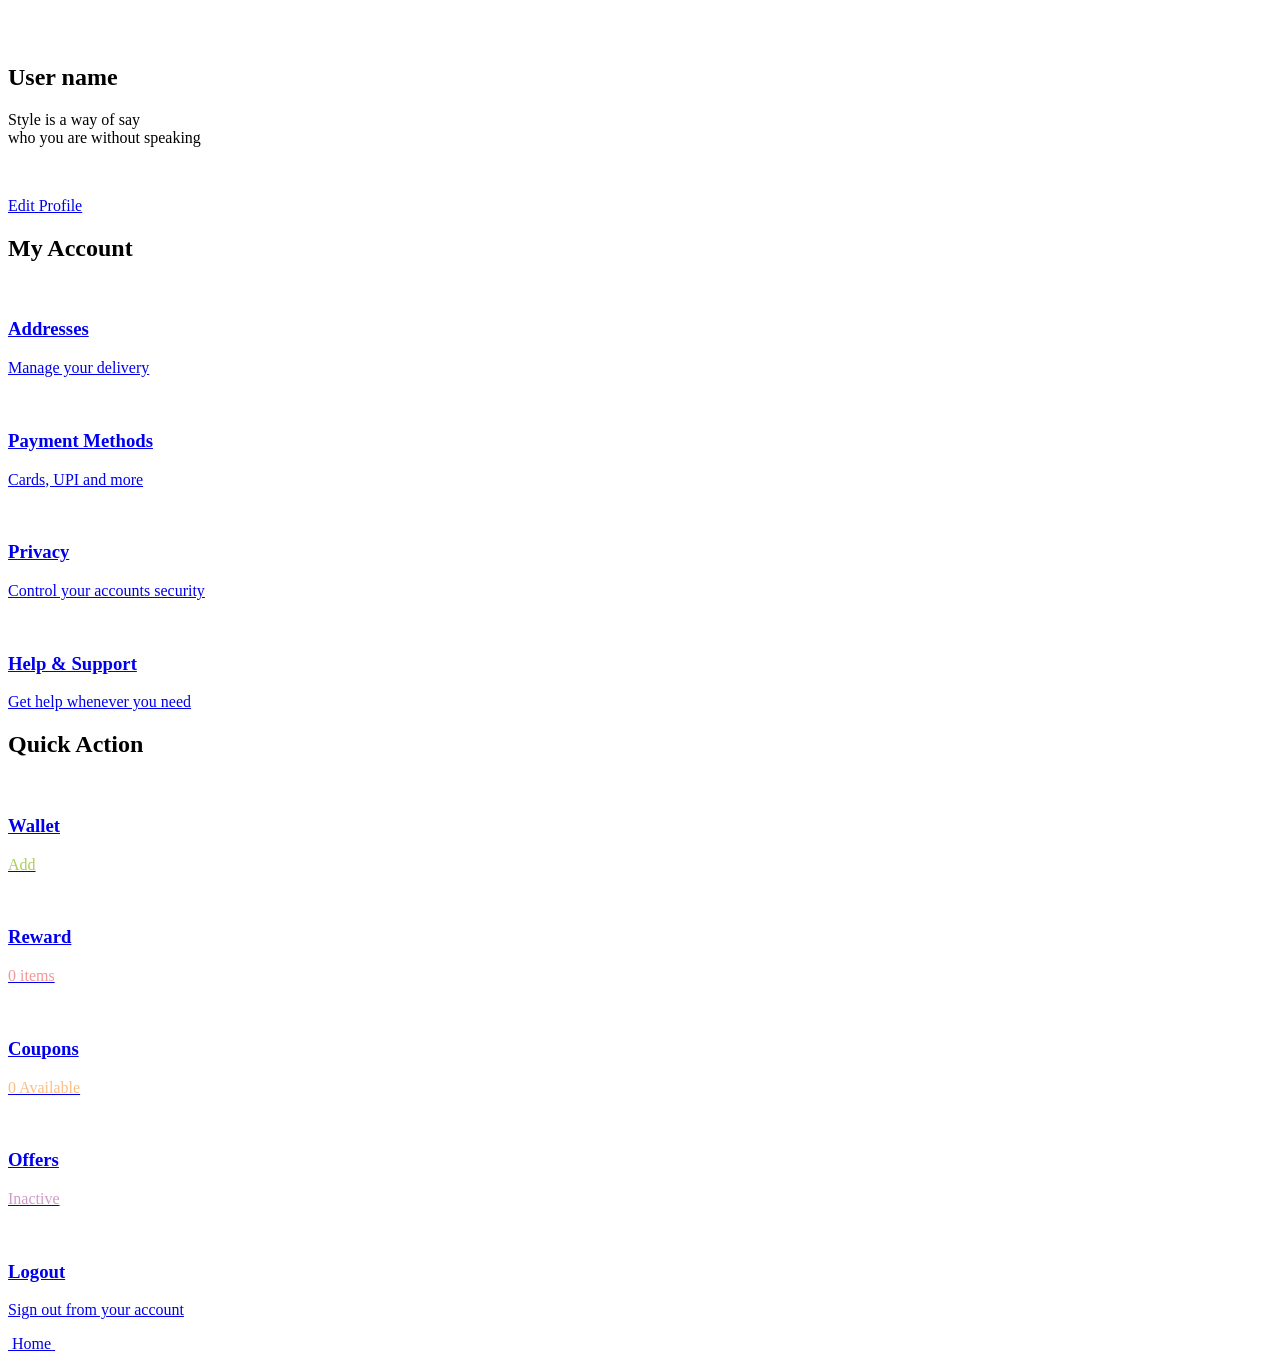
==== profile.html @ d37e82db "Launch-1" ====
<!doctype html>
<html lang="en">
  <head>
    <meta charset="UTF-8" />
    <meta name="viewport" content="width=device-width, initial-scale=1.0" />
    <link rel="icon" type="image/png" href="images/juji.png" />
    <link rel="stylesheet" href="/css/profile.css" />
    <title>Manage Your Account</title>
  </head>
  <body>
    <main class="main">
      <a href="profile.html" class="notification">
        <img src="images/bell-regular-full.svg" alt="" />
        <span></span>
      </a>
      <div class="profile">
        <img src="images/avatar.png" alt="" />

        <section>
          <h1>User name</h1>
          <p>
            Style is a way of say <br />
            who you are without speaking
          </p>
          <a href="profile.html"
            ><img src="images/pen-to-square-regular-full.svg" alt="" />
            <p>Edit Profile</p></a
          >
        </section>
      </div>

      <div class="flex">
        <div class="setting">
          <h2>My Account</h2>
          <section>
            <img src="images/location-dot-solid-full.svg" alt="" />
            <a href="profile.html">
              <h3>Addresses</h3>
              <p>Manage your delivery</p>
            </a>
          </section>
          <section>
            <img src="images/credit-card-regular-full.svg" alt="" />
            <a href="profile.html">
              <h3>Payment Methods</h3>
              <p>Cards, UPI and more</p>
            </a>
          </section>
          <section>
            <img src="images/shield-halved-solid-full.svg" alt="" />
            <a href="profile.html">
              <h3>Privacy</h3>
              <p>Control your accounts security</p>
            </a>
          </section>
          <section>
            <img src="images/headset-solid-full.svg" alt="" />
            <a href="profile.html">
              <h3>Help & Support</h3>
              <p>Get help whenever you need</p>
            </a>
          </section>
        </div>

        <div class="quick-actions">
          <section class="actions-wrap">
            <h2>Quick Action</h2>
            <section class="actions">
              <a href="profile.html">
                <img
                  style="background: #d7eba4"
                  src="images/wallet-solid-full.svg"
                  alt=""
                />
                <h3>Wallet</h3>
                <p style="color: #accd57">Add</p>
              </a>
              <a href="profile.html">
                <img
                  style="background: #d6a3a36b; rotate: 90deg"
                  src="images/tag-solid-full.svg"
                  alt=""
                />
                <h3>Reward</h3>
                <p style="color: #e429297c">0 items</p>
              </a>
              <a href="profile.html">
                <img
                  style="background: #e7df6d57"
                  src="images/piggy-bank-solid-full.svg"
                  alt=""
                />
                <h3>Coupons</h3>
                <p style="color: #fd7d0580">0 Available</p>
              </a>
              <a href="profile.html" style="border-right: none">
                <img
                  style="background: #d897d352"
                  src="images/circle-dollar-to-slot-solid-full.svg"
                  alt=""
                />
                <h3>Offers</h3>
                <p style="color: #85057a65">Inactive</p>
              </a>
            </section>
          </section>

          <div class="logout-wrap">
            <section class="logout">
              <img
                src="images/arrow-right-from-bracket-solid-full.svg"
                alt=""
              />
              <a href="profile.html">
                <h3>Logout</h3>
                <p>Sign out from your account</p>
              </a>
            </section>
          </div>
        </div>
      </div>
    </main>

    <div class="float">
      <a class="home" href="index.html">
        <img src="images/house-regular-full.svg" alt="" />
        <span>Home</span>
      </a>

      <a href="cart.html"
        ><img src="images/opencart-brands-solid-full.svg" alt=""
      /></a>
      <a href="wishlist.html"
        ><img src="images/heart-regular-full.svg" alt=""
      /></a>
      <a href="profile.html"
        ><img src="images/user-regular-full.svg" alt=""
      /></a>
    </div>
  </body>
</html>
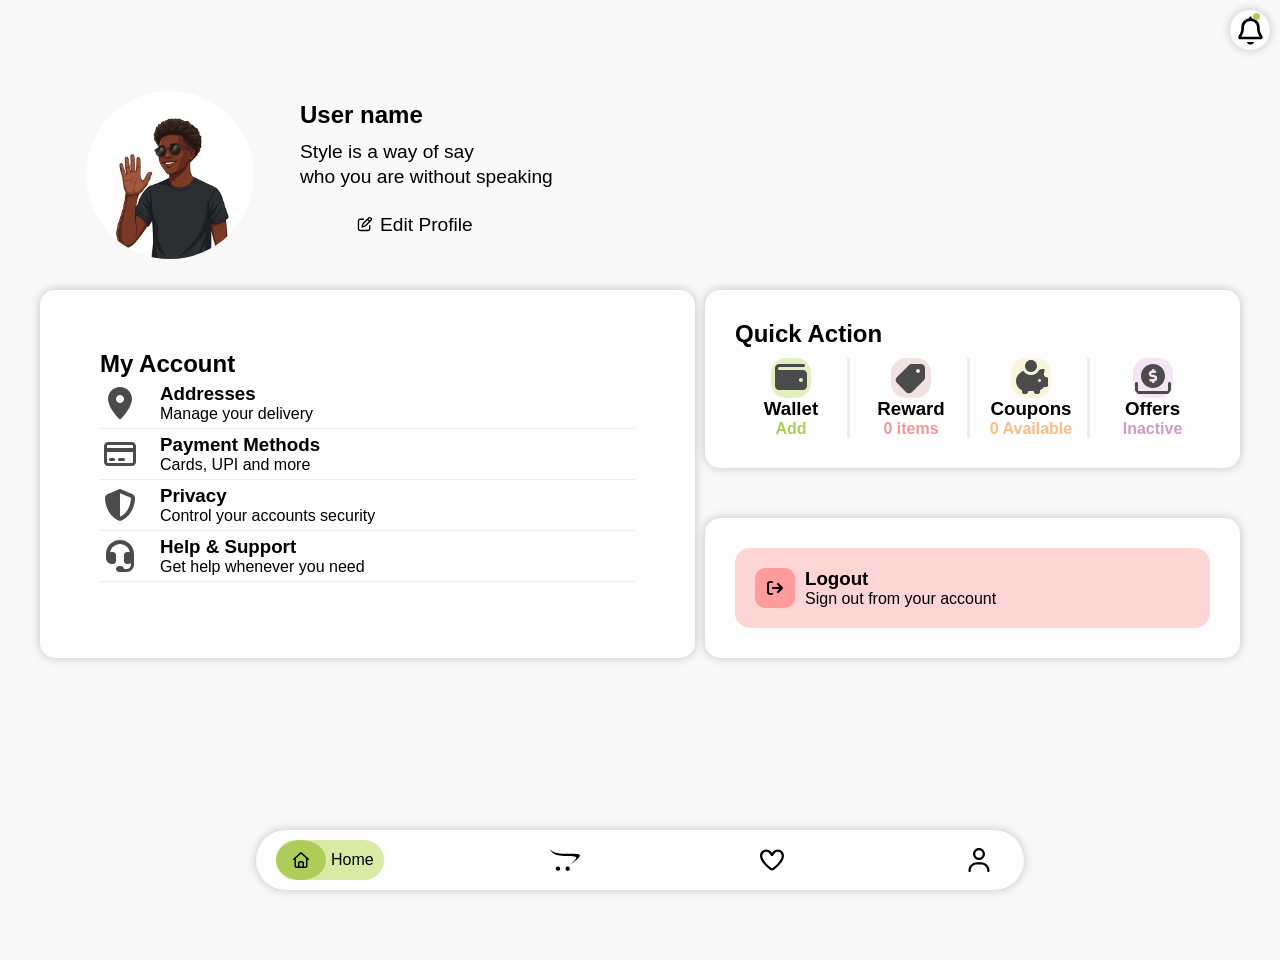
==== commit 4a3cebbb: "Path-Fix" ====
--- a/profile.html
+++ b/profile.html
@@ -4,7 +4,7 @@
     <meta charset="UTF-8" />
     <meta name="viewport" content="width=device-width, initial-scale=1.0" />
     <link rel="icon" type="image/png" href="images/juji.png" />
-    <link rel="stylesheet" href="/css/profile.css" />
+    <link rel="stylesheet" href="css/profile.css" />
     <title>Manage Your Account</title>
   </head>
   <body>
--- a/css/profile.css
+++ b/css/profile.css
@@ -0,0 +1,281 @@
+* {
+  font-family: "Segoe UI", Tahoma, Geneva, Verdana, sans-serif;
+  -webkit-tap-highlight-color: transparent;
+  margin: 0;
+  padding: 0;
+  box-sizing: border-box;
+}
+
+body {
+  min-height: 100vh;
+  background: #f8f8f8;
+  position: relative;
+}
+
+.main {
+  padding: 20px 40px;
+  max-width: 100%;
+  min-height: 100vh;
+  display: grid;
+  gap: 10px;
+  grid-template-columns: 1fr;
+  grid-auto-rows: max-content max-content;
+  position: relative;
+}
+@media (max-width: 350px) {
+  .main {
+    padding: 20px 0;
+  }
+}
+.main .notification {
+  background: #fdfdfd;
+  box-shadow: 0 0 10px #c5bebe;
+  position: absolute;
+  top: 10px;
+  right: 10px;
+  height: 40px;
+  width: 40px;
+  border-radius: 50%;
+  padding: 10px;
+  display: grid;
+  place-content: center;
+}
+.main .notification img {
+  position: relative;
+  display: inline-block;
+  height: 35px;
+  width: 35px;
+}
+.main .notification span {
+  position: absolute;
+  right: 10px;
+  top: 3px;
+  display: block;
+  background: #accd57;
+  height: 7px;
+  width: 7px;
+  border-radius: 50%;
+}
+
+.profile {
+  padding: 15px 0;
+  margin-top: 50px;
+  height: max-content;
+  display: flex;
+  align-items: center;
+  padding-left: 40px;
+  background: url(images/profile-cover.png);
+  background-position: center;
+  background-repeat: no-repeat;
+  background-size: cover;
+  border-radius: 20px;
+}
+@media (max-width: 540px) {
+  .profile {
+    flex-direction: column;
+  }
+}
+.profile img {
+  display: inline-block;
+  height: 180px;
+  width: 180px;
+  background: #ececec;
+  border-radius: 50%;
+  border: 6px solid #f8f8f8;
+}
+.profile section {
+  display: flex;
+  align-items: flex-start;
+  gap: 10px;
+  flex-direction: column;
+  margin-left: 40px;
+}
+.profile section p {
+  font-size: larger;
+  line-height: 25px;
+}
+.profile section a img {
+  background: transparent;
+  border-radius: 10px;
+  display: inline-block;
+  height: 30px;
+  width: 30px;
+}
+.profile section a {
+  display: flex;
+  align-items: center;
+  text-decoration: none;
+  border-radius: 10px;
+  padding: 10px 50px;
+  color: black;
+  background: #f8f8f8;
+}
+@media (max-width: 390px) {
+  .profile section a {
+    padding: 5px 20px;
+  }
+}
+
+.flex {
+  display: flex;
+  gap: 10px;
+}
+@media (max-width: 540px) {
+  .flex {
+    flex-direction: column;
+  }
+}
+
+.setting {
+  border-radius: 15px;
+  background: #fdfdfd;
+  box-shadow: 0 0 10px #c5bebe;
+  padding: 60px;
+  flex: 0.5;
+}
+.setting h2 {
+  margin-bottom: 5px;
+}
+.setting section {
+  display: flex;
+  align-items: center;
+  gap: 20px;
+  padding-bottom: 5px;
+  border-bottom: 1px solid #ececec;
+  margin-bottom: 5px;
+}
+.setting section img {
+  opacity: 0.7;
+  display: inline-block;
+  height: 40px;
+  width: 40px;
+}
+.setting section a {
+  text-decoration: none;
+  color: black;
+}
+
+.quick-actions {
+  flex: 0.5;
+}
+.quick-actions .actions-wrap {
+  background: #fdfdfd;
+  box-shadow: 0 0 10px #c5bebe;
+  border-radius: 15px;
+  padding: 30px;
+}
+.quick-actions .actions {
+  margin-top: 10px;
+  display: grid;
+  gap: 5px;
+  grid-template-columns: repeat(auto-fit, minmax(80px, 1fr));
+  grid-auto-rows: auto;
+}
+.quick-actions .actions a {
+  border-right: 3px solid #ececec;
+  color: black;
+  text-decoration: none;
+  display: inline-flex;
+  flex-direction: column;
+  align-items: center;
+  height: 100%;
+  width: 100%;
+}
+.quick-actions .actions a img {
+  opacity: 0.7;
+  display: inline-block;
+  height: 40px;
+  width: 40px;
+  border-radius: 15px;
+}
+.quick-actions .actions a p {
+  font-weight: 700;
+}
+
+.logout-wrap {
+  margin-top: 50px;
+  background: #fdfdfd;
+  box-shadow: 0 0 10px #c5bebe;
+  border-radius: 15px;
+  padding: 30px;
+}
+.logout-wrap .logout {
+  padding: 20px 20px;
+  border-radius: 15px;
+  display: flex;
+  gap: 10px;
+  align-items: center;
+  background: rgba(255, 0, 0, 0.1568627451);
+}
+.logout-wrap .logout img {
+  background: rgba(255, 0, 0, 0.274);
+  display: inline-block;
+  height: 40px;
+  width: 40px;
+  padding: 10px;
+  border-radius: 10px;
+}
+.logout-wrap .logout a {
+  text-decoration: none;
+  color: black;
+}
+@media (max-width: 897px) {
+  .logout-wrap .logout a p {
+    display: none;
+  }
+}
+
+.float {
+  display: flex;
+  justify-content: center;
+  align-items: center;
+  justify-content: space-between;
+  background: #fdfdfd;
+  box-shadow: 0 0 10px #c5bebe;
+  height: 60px;
+  border-radius: 50px;
+  position: sticky;
+  left: 20%;
+  bottom: 10px;
+  z-index: 1;
+  padding: 0 20px;
+  width: 60%;
+}
+@media (max-width: 450px) {
+  .float {
+    width: 80%;
+    left: 10%;
+  }
+}
+@media (max-width: 335px) {
+  .float {
+    width: 90%;
+    left: 5%;
+  }
+}
+.float a {
+  border-radius: 50px;
+  height: 40px;
+  color: black;
+  text-decoration: none;
+  display: flex;
+  align-items: center;
+}
+.float .home {
+  padding: 10px;
+  background: #d7eba4;
+}
+.float .home img {
+  padding: 10px;
+  height: 40px;
+  margin-left: -10px;
+  margin-right: 5px;
+  background: #accd57;
+}
+.float img {
+  border-radius: 50%;
+  z-index: 1;
+  display: inline-block;
+  height: 30px;
+  width: 50px;
+} /*# sourceMappingURL=profile.css.map */
